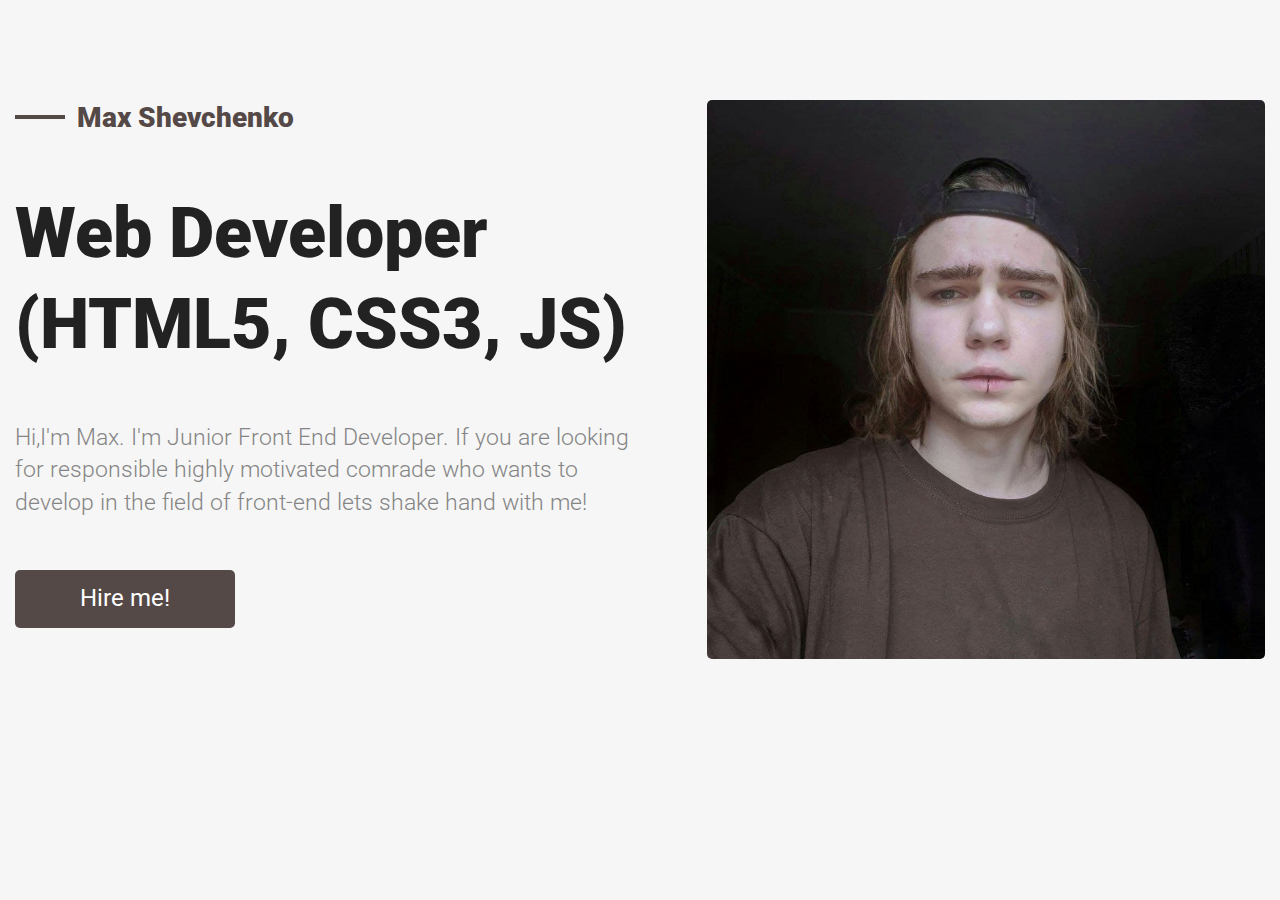
==== index.html @ 332d5854 "demo" ====
<!DOCTYPE html>
<html lang="en">
	<head>
		<meta charset="UTF-8" />
		<meta http-equiv="X-UA-Compatible" content="IE=edge" />
		<meta name="viewport" content="width=device-width, initial-scale=1.0" />
		<title>Hire me!</title>
	</head>
	<body>
		<section class="main">
			<div class="container">
				<div class="main__info">
					<span class="main__name">Max Shevchenko</span>
					<h1>Web Developer (HTML5, CSS3, JS)</h1>
					<span class="main__subtitle">Hi,I'm Max. I'm Junior Front End Developer. If you are looking for responsible highly motivated comrade who wants to develop in the field of front-end lets shake hand with me!</span>
					<button>Hire me!</button>
				</div>
				<div class="main__photo">
					<img src="images/content/me.jpg" />
				</div>
			</div>
		</section>
	</body>

	<link href="css/slick-theme.min.css" rel="stylesheet" />
	<link href="css/slick.css" rel="stylesheet" />
	<link href="css/animate.min.css" rel="stylesheet" />
	<link href="css/style.css" rel="stylesheet" />

	<script src="js/jquery.min.js"></script>
	<script src="js/slick.min.js"></script>
	<script src="js/jquery.maskedinput.min.js"></script>
	<script src="js/jquery.validate.min.js"></script>
	<script src="js/jquery.viewportchecker.js"></script>
	<script src="js/popup.js"></script>
	<script src="js/main.js"></script>
</html>
---- css/style.css ----
/*! normalize.css v8.0.1 | MIT License | github.com/necolas/normalize.css */
/* Document
   ========================================================================== */
/**
 * 1. Correct the line height in all browsers.
 * 2. Prevent adjustments of font size after orientation changes in iOS.
 */
@import url("https://fonts.googleapis.com/css2?family=Roboto:wght@400;500;700;900&display=swap");
html {
  line-height: 1.15;
  /* 1 */
  -webkit-text-size-adjust: 100%;
  /* 2 */
}

/* Sections
   ========================================================================== */
/**
 * Remove the margin in all browsers.
 */
body {
  margin: 0;
}

/**
 * Render the `main` element consistently in IE.
 */
main {
  display: block;
}

/**
 * Correct the font size and margin on `h1` elements within `section` and
 * `article` contexts in Chrome, Firefox, and Safari.
 */
h1 {
  font-size: 2em;
  margin: 0.67em 0;
}

/* Grouping content
   ========================================================================== */
/**
 * 1. Add the correct box sizing in Firefox.
 * 2. Show the overflow in Edge and IE.
 */
hr {
  -webkit-box-sizing: content-box;
          box-sizing: content-box;
  /* 1 */
  height: 0;
  /* 1 */
  overflow: visible;
  /* 2 */
}

/**
 * 1. Correct the inheritance and scaling of font size in all browsers.
 * 2. Correct the odd `em` font sizing in all browsers.
 */
pre {
  font-family: monospace, monospace;
  /* 1 */
  font-size: 1em;
  /* 2 */
}

/* Text-level semantics
   ========================================================================== */
/**
 * Remove the gray background on active links in IE 10.
 */
a {
  background-color: transparent;
}

/**
 * 1. Remove the bottom border in Chrome 57-
 * 2. Add the correct text decoration in Chrome, Edge, IE, Opera, and Safari.
 */
abbr[title] {
  border-bottom: none;
  /* 1 */
  text-decoration: underline;
  /* 2 */
  -webkit-text-decoration: underline dotted;
          text-decoration: underline dotted;
  /* 2 */
}

/**
 * Add the correct font weight in Chrome, Edge, and Safari.
 */
b,
strong {
  font-weight: bolder;
}

/**
 * 1. Correct the inheritance and scaling of font size in all browsers.
 * 2. Correct the odd `em` font sizing in all browsers.
 */
code,
kbd,
samp {
  font-family: monospace, monospace;
  /* 1 */
  font-size: 1em;
  /* 2 */
}

/**
 * Add the correct font size in all browsers.
 */
small {
  font-size: 80%;
}

/**
 * Prevent `sub` and `sup` elements from affecting the line height in
 * all browsers.
 */
sub,
sup {
  font-size: 75%;
  line-height: 0;
  position: relative;
  vertical-align: baseline;
}

sub {
  bottom: -0.25em;
}

sup {
  top: -0.5em;
}

/* Embedded content
   ========================================================================== */
/**
 * Remove the border on images inside links in IE 10.
 */
img {
  border-style: none;
}

/* Forms
   ========================================================================== */
/**
 * 1. Change the font styles in all browsers.
 * 2. Remove the margin in Firefox and Safari.
 */
button,
input,
optgroup,
select,
textarea {
  font-family: inherit;
  /* 1 */
  font-size: 100%;
  /* 1 */
  line-height: 1.15;
  /* 1 */
  margin: 0;
  /* 2 */
}

/**
 * Show the overflow in IE.
 * 1. Show the overflow in Edge.
 */
button,
input {
  /* 1 */
  overflow: visible;
}

/**
 * Remove the inheritance of text transform in Edge, Firefox, and IE.
 * 1. Remove the inheritance of text transform in Firefox.
 */
button,
select {
  /* 1 */
  text-transform: none;
}

/**
 * Correct the inability to style clickable types in iOS and Safari.
 */
button,
[type="button"],
[type="reset"],
[type="submit"] {
  -webkit-appearance: button;
}

/**
 * Remove the inner border and padding in Firefox.
 */
button::-moz-focus-inner,
[type="button"]::-moz-focus-inner,
[type="reset"]::-moz-focus-inner,
[type="submit"]::-moz-focus-inner {
  border-style: none;
  padding: 0;
}

/**
 * Restore the focus styles unset by the previous rule.
 */
button:-moz-focusring,
[type="button"]:-moz-focusring,
[type="reset"]:-moz-focusring,
[type="submit"]:-moz-focusring {
  outline: 1px dotted ButtonText;
}

/**
 * Correct the padding in Firefox.
 */
fieldset {
  padding: 0.35em 0.75em 0.625em;
}

/**
 * 1. Correct the text wrapping in Edge and IE.
 * 2. Correct the color inheritance from `fieldset` elements in IE.
 * 3. Remove the padding so developers are not caught out when they zero out
 *    `fieldset` elements in all browsers.
 */
legend {
  -webkit-box-sizing: border-box;
          box-sizing: border-box;
  /* 1 */
  color: inherit;
  /* 2 */
  display: table;
  /* 1 */
  max-width: 100%;
  /* 1 */
  padding: 0;
  /* 3 */
  white-space: normal;
  /* 1 */
}

/**
 * Add the correct vertical alignment in Chrome, Firefox, and Opera.
 */
progress {
  vertical-align: baseline;
}

/**
 * Remove the default vertical scrollbar in IE 10+.
 */
textarea {
  overflow: auto;
}

/**
 * 1. Add the correct box sizing in IE 10.
 * 2. Remove the padding in IE 10.
 */
[type="checkbox"],
[type="radio"] {
  -webkit-box-sizing: border-box;
          box-sizing: border-box;
  /* 1 */
  padding: 0;
  /* 2 */
}

/**
 * Correct the cursor style of increment and decrement buttons in Chrome.
 */
[type="number"]::-webkit-inner-spin-button,
[type="number"]::-webkit-outer-spin-button {
  height: auto;
}

/**
 * 1. Correct the odd appearance in Chrome and Safari.
 * 2. Correct the outline style in Safari.
 */
[type="search"] {
  -webkit-appearance: textfield;
  /* 1 */
  outline-offset: -2px;
  /* 2 */
}

/**
 * Remove the inner padding in Chrome and Safari on macOS.
 */
[type="search"]::-webkit-search-decoration {
  -webkit-appearance: none;
}

/**
 * 1. Correct the inability to style clickable types in iOS and Safari.
 * 2. Change font properties to `inherit` in Safari.
 */
::-webkit-file-upload-button {
  -webkit-appearance: button;
  /* 1 */
  font: inherit;
  /* 2 */
}

/* Interactive
   ========================================================================== */
/*
 * Add the correct display in Edge, IE 10+, and Firefox.
 */
details {
  display: block;
}

/*
 * Add the correct display in all browsers.
 */
summary {
  display: list-item;
}

/* Misc
   ========================================================================== */
/**
 * Add the correct display in IE 10+.
 */
template {
  display: none;
}

/**
 * Add the correct display in IE 10.
 */
[hidden] {
  display: none;
}

/****** Elad Shechter's RESET *******/
/*** box sizing border-box for all elements ***/
*,
*::before,
*::after {
  -webkit-box-sizing: border-box;
          box-sizing: border-box;
}

a {
  text-decoration: none;
  color: inherit;
  cursor: pointer;
}

button {
  background-color: transparent;
  color: inherit;
  border-width: 0;
  padding: 0;
  cursor: pointer;
}

figure {
  margin: 0;
}

input::-moz-focus-inner {
  border: 0;
  padding: 0;
  margin: 0;
}

ul,
ol,
dd {
  margin: 0;
  padding: 0;
  list-style: none;
}

h1,
h2,
h3,
h4,
h5,
h6 {
  margin: 0;
  font-size: inherit;
  font-weight: inherit;
}

p {
  margin: 0;
}

cite {
  font-style: normal;
}

fieldset {
  border-width: 0;
  padding: 0;
  margin: 0;
}

html,
body {
  min-height: 100%;
  height: 100%;
}

html {
  font-size: 1px;
  /*for using REM units*/
}

body {
  font-family: -apple-system, BlinkMacSystemFont, 'Segoe UI', 'Roboto', 'Oxygen', 'Ubuntu', 'Fira Sans', 'Droid Sans', 'Helvetica Neue', sans-serif;
  font-size: 16rem;
  font-weight: 400;
  line-height: 1.3;
  color: #222;
}

.absoluteCenter {
  position: absolute;
  top: 50%;
  left: 50%;
  -webkit-transform: translate(-50%, -50%);
          transform: translate(-50%, -50%);
}

.inner {
  max-width: 1210px;
  margin: 0 auto;
  padding: 0 15px;
}

.hidden {
  opacity: 0;
}

.visible {
  opacity: 1;
}

.overflowed {
  overflow: hidden;
  padding-right: 17px !important;
  touch-action: none;
  -ms-touch-action: none;
  -webkit-overflow-scrolling: touch;
}

@media (max-width: 1024px) {
  .overflowed {
    padding-right: 0 !important;
  }
}

.header {
  background-color: yellow;
  padding: 15px 0;
  height: 150px;
}

.header .logo {
  display: block;
  max-width: 320px;
}

body {
  font-family: "Roboto", sans-serif;
  background-color: #f6f6f6;
}

.container {
  max-width: 1470px;
  width: 100%;
  margin: 0 auto;
  padding: 0 15px;
}

.main {
  padding: 100px 0;
  -webkit-box-pack: justify;
      -ms-flex-pack: justify;
          justify-content: space-between;
}

.main .container {
  display: -webkit-box;
  display: -ms-flexbox;
  display: flex;
  -webkit-box-pack: justify;
      -ms-flex-pack: justify;
          justify-content: space-between;
}

.main .container .main__info {
  max-width: 50%;
  display: -webkit-box;
  display: -ms-flexbox;
  display: flex;
  -webkit-box-orient: vertical;
  -webkit-box-direction: normal;
      -ms-flex-direction: column;
          flex-direction: column;
  grid-gap: 48px;
}

.main .container .main__info .main__name {
  color: #544947;
  font-weight: 900;
  font-size: 32px;
}

.main .container .main__info .main__name::before {
  content: "";
  display: inline-block;
  width: 50px;
  position: relative;
  bottom: 8px;
  border-bottom: 4px solid #544947;
  margin-right: 12px;
}

.main .container .main__info h1 {
  font-size: 82px;
  font-weight: 900;
  max-width: 717px;
  width: 100%;
}

.main .container .main__info .main__subtitle {
  font-size: 26px;
  color: #858585;
  font-weight: 300;
  line-height: 1.4;
}

.main .container .main__info button {
  padding: 15px;
  background-color: #544947;
  color: #fff;
  border-radius: 5px;
  max-width: 220px;
  font-size: 24px;
  -webkit-transition: background-color 0.3s ease-in-out;
  transition: background-color 0.3s ease-in-out;
  margin: 0;
}

.main .container .main__info button:hover {
  background-color: #7a6a67;
}

.main .container .main__photo {
  max-width: 640px;
}

.main .container .main__photo img {
  width: 100%;
  height: auto;
  border-radius: 5px;
  display: block;
}

@media (max-width: 1470px) {
  .main .container .main__info {
    grid-gap: 4vw;
  }
  .main .container .main__info h1 {
    max-width: 49vw;
    font-size: 5.5vw;
  }
  .main .container .main__info .main__subtitle {
    font-size: 1.8vw;
  }
  .main .container .main__info .main__name {
    font-size: 2.2vw;
  }
  .main .container .main__photo {
    width: 43.6vw;
    max-height: 43.6vw;
    height: 100%;
  }
}

@media (max-width: 992px) {
  .main {
    padding: 15px 0;
    grid-gap: 6vw;
  }
  .main .container {
    -ms-flex-wrap: wrap-reverse;
        flex-wrap: wrap-reverse;
  }
  .main .container .main__info {
    width: 100%;
    max-width: 100%;
  }
  .main .container .main__info h1 {
    font-size: 9vw;
    max-width: 100%;
    text-align: center;
  }
  .main .container .main__info .main__subtitle {
    font-size: 3.5vw;
    text-align: center;
  }
  .main .container .main__info .main__name {
    font-size: 6vw;
    text-align: center;
  }
  .main .container .main__info .main__name::before {
    display: none;
  }
  .main .container .main__info button {
    padding: 2.5vw;
    max-width: 47vw;
    width: 100%;
    font-size: 5vw;
    margin: 0 auto;
  }
  .main .container .main__photo {
    width: 100%;
    max-width: 100%;
    margin-bottom: 7vw;
    max-height: 100%;
  }
}

@media (max-width: 768px) {
  .main .container .main__info h1 {
    font-size: 10vw;
  }
  .main .container .main__info .main__subtitle {
    font-size: 4.5vw;
  }
  .main .container .main__info button {
    padding: 3vw;
    max-width: 50vw;
    width: 100%;
    font-size: 6vw;
    margin: 0 auto;
  }
}

.footer {
  height: 150px;
  background-color: red;
}

button {
  display: -webkit-box;
  display: -ms-flexbox;
  display: flex;
  -webkit-box-align: center;
      -ms-flex-align: center;
          align-items: center;
  -webkit-box-pack: center;
      -ms-flex-pack: center;
          justify-content: center;
  background: #c0c0c0;
  border-radius: 3px;
  margin: 10px;
  padding: 10px;
}

button:focus {
  background: #8f8f8f;
}

*,
*:focus,
*:focus-visible,
button:focus,
button:focus-visible,
.btn:focus,
.btn:focus-visible,
a:focus,
a:focus-visible,
.btn,
a {
  outline: none !important;
  outline: 0 !important;
  outline-width: 0 !important;
  box-shadow: none !important;
  -moz-box-shadow: none !important;
  -webkit-box-shadow: none !important;
  -webkit-tap-highlight-color: transparent !important;
  -webkit-direct-focus: none !important;
  -webkit-focus-ring-color: transparent auto 0px;
  outline-style: none !important;
  outline: -webkit-focus-ring-color auto 0px;
  outline: transparent auto 0px;
}

.btn {
  outline: none !important;
  outline: 0 !important;
  outline-width: 0 !important;
  box-shadow: none !important;
  -moz-box-shadow: none !important;
  -webkit-box-shadow: none !important;
  -webkit-tap-highlight-color: transparent !important;
  -webkit-direct-focus: none !important;
  -webkit-focus-ring-color: transparent auto 0px;
  outline-style: none !important;
  outline: -webkit-focus-ring-color auto 0px;
  outline: transparent auto 0px;
}

a {
  outline: none !important;
  outline: 0 !important;
  outline-width: 0 !important;
  box-shadow: none !important;
  -moz-box-shadow: none !important;
  -webkit-box-shadow: none !important;
  -webkit-tap-highlight-color: transparent !important;
  -webkit-direct-focus: none !important;
  -webkit-focus-ring-color: transparent auto 0px;
  outline-style: none !important;
  outline: -webkit-focus-ring-color auto 0px;
  outline: transparent auto 0px;
}

.popup {
  display: none;
  position: fixed;
  left: 0;
  top: 0;
  width: 100%;
  height: 100%;
  z-index: 9;
  background-color: rgba(0, 0, 0, 0.7);
  overflow: hidden;
}

.popup .popup__inner {
  display: -webkit-box;
  display: -ms-flexbox;
  display: flex;
  -webkit-box-align: center;
      -ms-flex-align: center;
          align-items: center;
  -webkit-box-pack: center;
      -ms-flex-pack: center;
          justify-content: center;
  width: 100%;
  height: 100%;
  padding: 15px;
}

.popup .popup__inner .popup__content {
  background-color: #fff;
  width: 100%;
  max-width: 768px;
  max-height: 100%;
  overflow-y: auto;
  padding: 30px;
  position: relative;
}

.popup .popup__inner .popup__content .popup__close {
  position: absolute;
  right: 10px;
  top: 10px;
  background-color: transparent;
  padding: 0;
  margin: 0;
  border-radius: 0;
}

@media (max-width: 768px) {
  .popup .popup__content {
    max-width: 560px;
  }
}

.form input {
  display: block;
  margin-bottom: 30px;
}

/*==========  Desktop First  ========== */
/* Large Devices, Wide Screens */
@media only screen and (max-width: 1200px) {
  /* */
}

/* Medium Devices, Desktops */
@media only screen and (max-width: 992px) {
  /* */
}

/* Small Devices, Tablets */
@media only screen and (max-width: 768px) {
  /* */
}

/* Extra Small Devices, Phones */
@media only screen and (max-width: 480px) {
  /* */
}

/* Custom, iPhone Retina */
@media only screen and (max-width: 320px) {
  /* */
}
/*# sourceMappingURL=style.css.map */
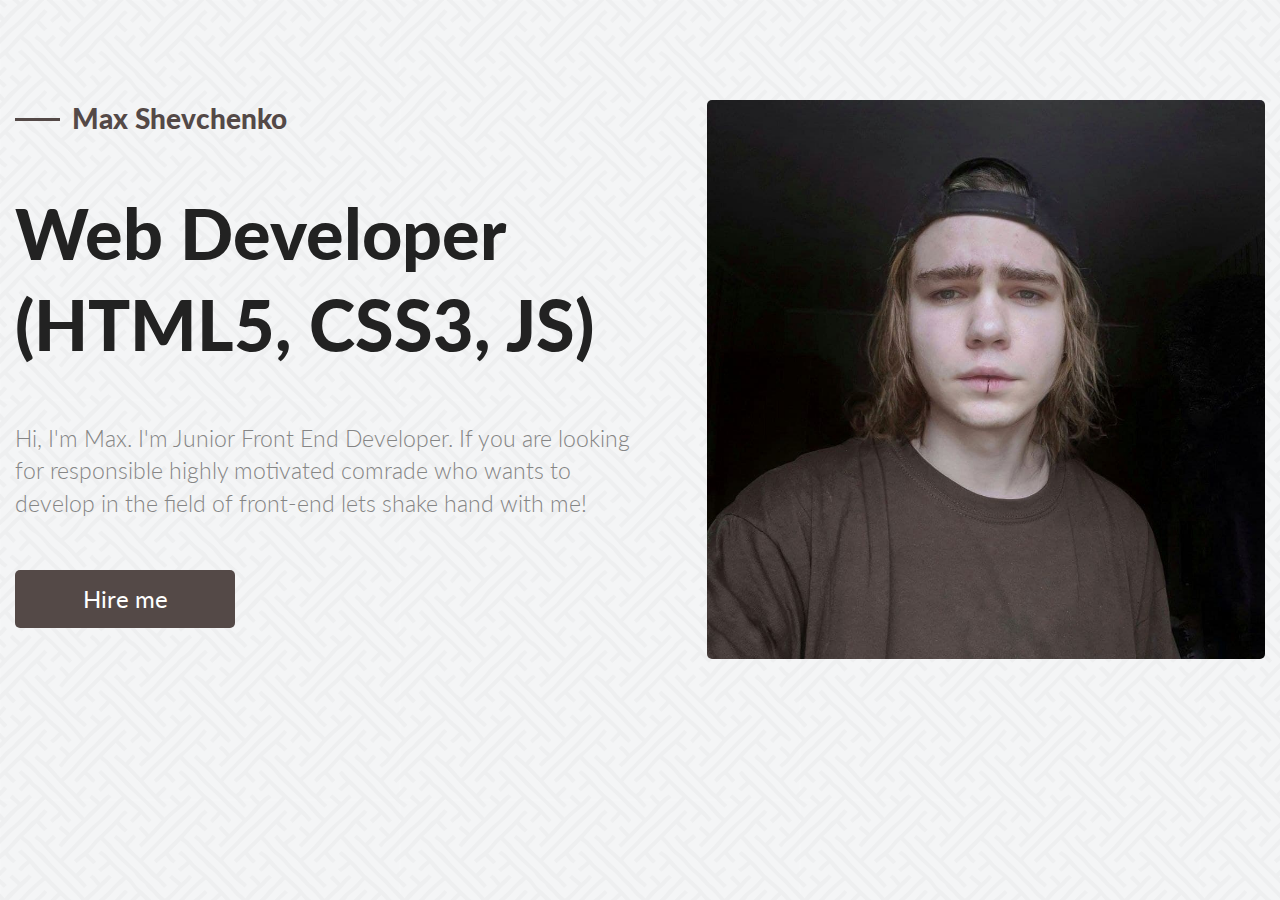
==== commit 76b329c7: "bg" ====
--- a/index.html
+++ b/index.html
@@ -12,8 +12,8 @@
 				<div class="main__info">
 					<span class="main__name">Max Shevchenko</span>
 					<h1>Web Developer (HTML5, CSS3, JS)</h1>
-					<span class="main__subtitle">Hi,I'm Max. I'm Junior Front End Developer. If you are looking for responsible highly motivated comrade who wants to develop in the field of front-end lets shake hand with me!</span>
-					<button>Hire me!</button>
+					<span class="main__subtitle">Hi, I'm Max. I'm Junior Front End Developer. If you are looking for responsible highly motivated comrade who wants to develop in the field of front-end lets shake hand with me!</span>
+					<button>Hire me</button>
 				</div>
 				<div class="main__photo">
 					<img src="images/content/me.jpg" />
--- a/css/style.css
+++ b/css/style.css
@@ -5,7 +5,7 @@
  * 1. Correct the line height in all browsers.
  * 2. Prevent adjustments of font size after orientation changes in iOS.
  */
-@import url("https://fonts.googleapis.com/css2?family=Roboto:wght@400;500;700;900&display=swap");
+@import url("https://fonts.googleapis.com/css2?family=Lato:wght@400;700;900&display=swap");
 html {
   line-height: 1.15;
   /* 1 */
@@ -475,8 +475,9 @@
 }
 
 body {
-  font-family: "Roboto", sans-serif;
+  font-family: "Lato", sans-serif;
   background-color: #f6f6f6;
+  background-image: url(../images/backgrounds/bg.png);
 }
 
 .container {
@@ -585,6 +586,11 @@
   .main .container .main__info .main__name {
     font-size: 2.2vw;
   }
+  .main .container .main__info .main__name::before {
+    bottom: 0.6vw;
+    width: 3.5vw;
+    border-bottom: 0.3vw solid #544947;
+  }
   .main .container .main__photo {
     width: 43.6vw;
     max-height: 43.6vw;
@@ -593,6 +599,15 @@
 }
 
 @media (max-width: 992px) {
+  .main .container .main__info button {
+    padding: 1.7vw;
+    max-width: 23vw;
+    width: 100%;
+    font-size: 2.4vw;
+  }
+}
+
+@media (max-width: 768px) {
   .main {
     padding: 15px 0;
     grid-gap: 6vw;
@@ -636,7 +651,7 @@
   }
 }
 
-@media (max-width: 768px) {
+@media (max-width: 576px) {
   .main .container .main__info h1 {
     font-size: 10vw;
   }
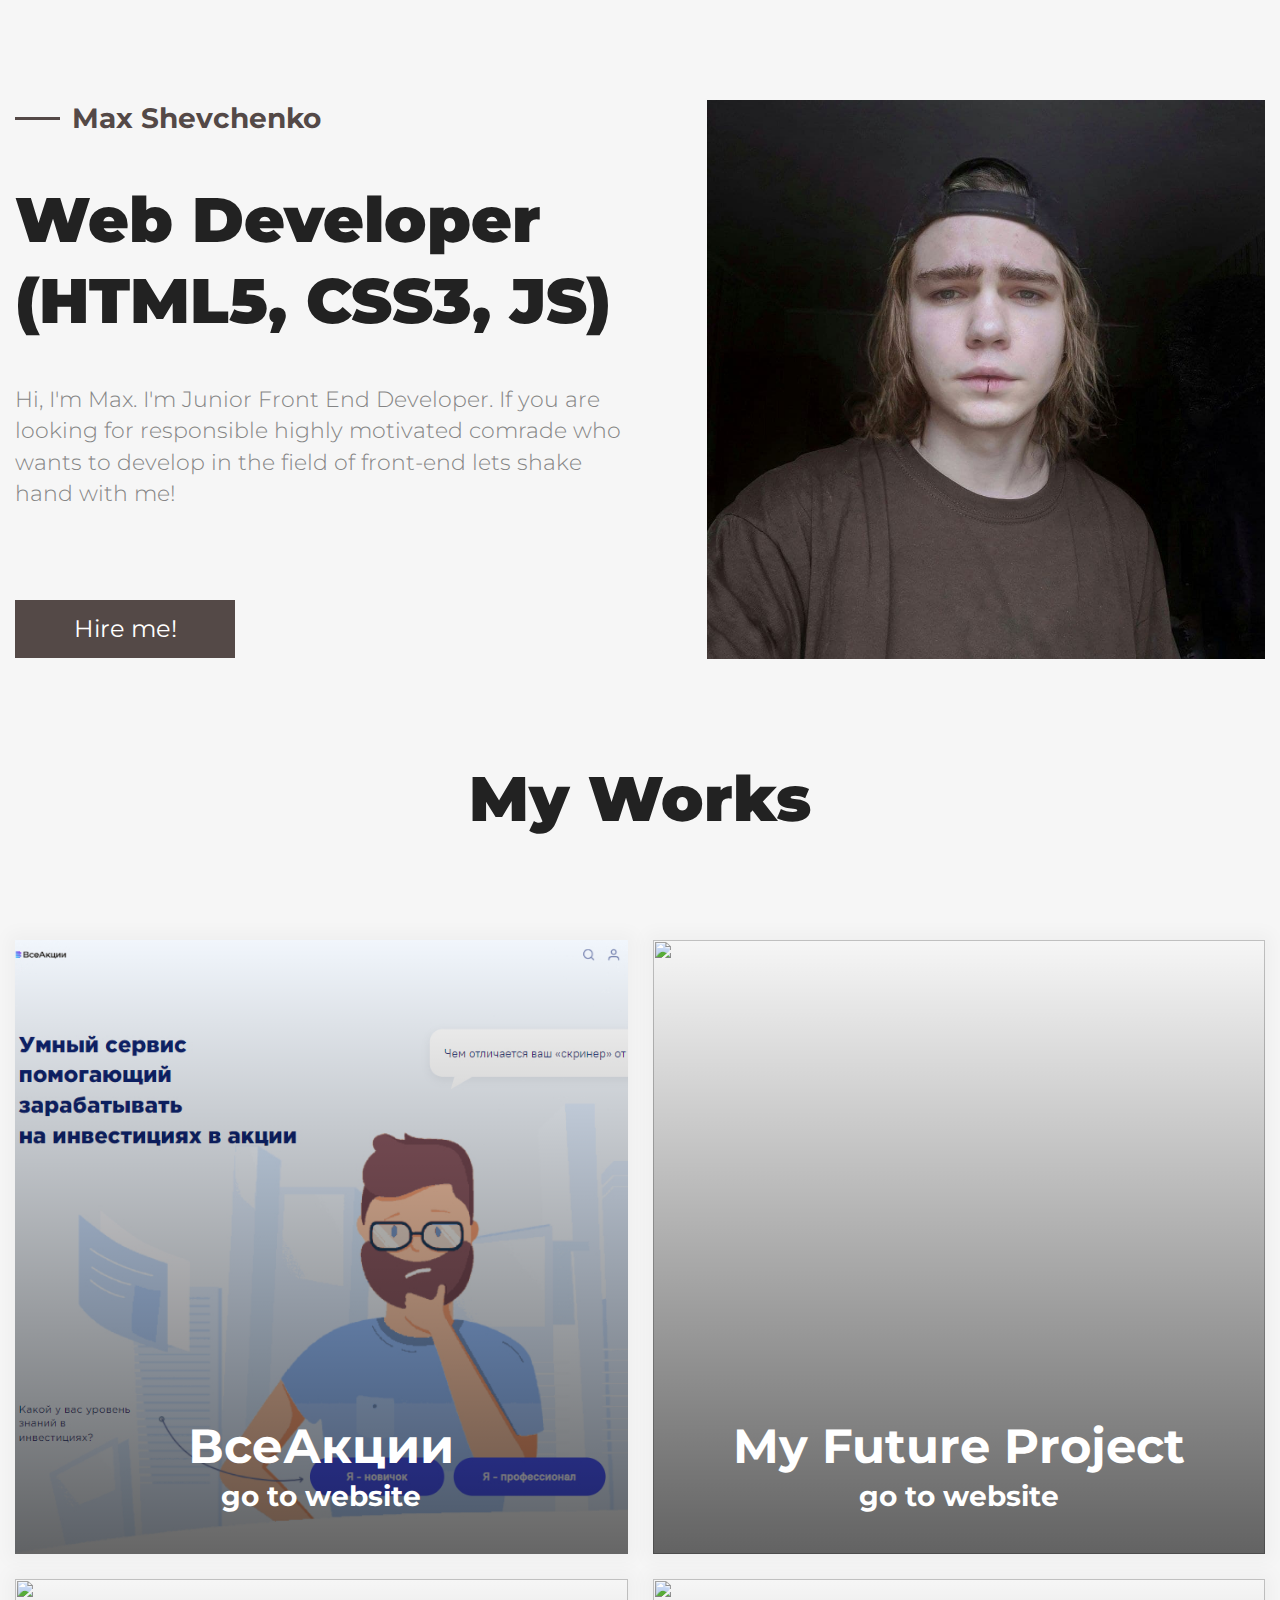
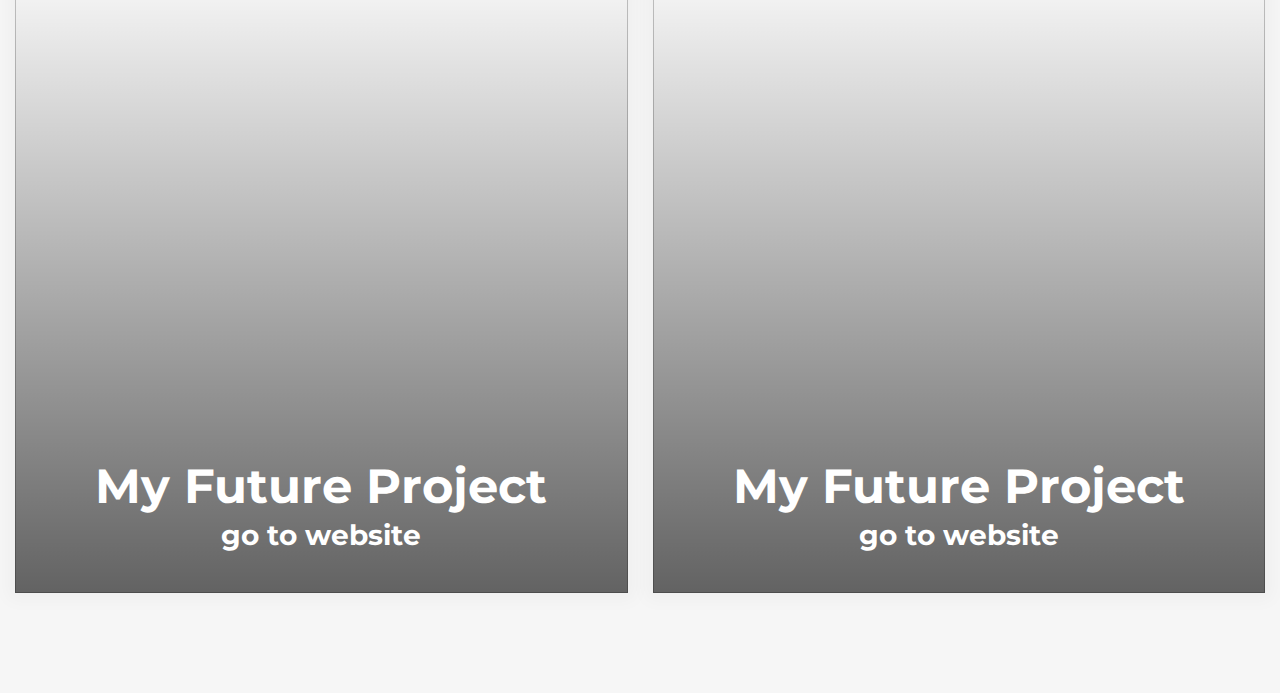
==== commit 33aefaf0: "added my works" ====
--- a/index.html
+++ b/index.html
@@ -13,10 +13,53 @@
 					<span class="main__name">Max Shevchenko</span>
 					<h1>Web Developer (HTML5, CSS3, JS)</h1>
 					<span class="main__subtitle">Hi, I'm Max. I'm Junior Front End Developer. If you are looking for responsible highly motivated comrade who wants to develop in the field of front-end lets shake hand with me!</span>
-					<button>Hire me</button>
+					<button>Hire me!</button>
 				</div>
 				<div class="main__photo">
 					<img src="images/content/me.jpg" />
+				</div>
+			</div>
+		</section>
+		<section class="works">
+			<div class="container">
+				<h2>My Works</h2>
+				<div class="works__wrapper">
+					<a class="works__item">
+						<div class="img-wrapper">
+							<img src="images/content/site1.jpg" />
+						</div>
+						<div class="item__info">
+							<h3>ВсеАкции</h3>
+							<span class="info__subtitle">go to website</span>
+						</div>
+					</a>
+					<a class="works__item">
+						<div class="img-wrapper">
+							<img src="" />
+						</div>
+						<div class="item__info">
+							<h3>My Future Project</h3>
+							<span class="info__subtitle">go to website</span>
+						</div>
+					</a>
+					<a class="works__item">
+						<div class="img-wrapper">
+							<img src="" />
+						</div>
+						<div class="item__info">
+							<h3>My Future Project</h3>
+							<span class="info__subtitle">go to website</span>
+						</div>
+					</a>
+					<a class="works__item">
+						<div class="img-wrapper">
+							<img src="" />
+						</div>
+						<div class="item__info">
+							<h3>My Future Project</h3>
+							<span class="info__subtitle">go to website</span>
+						</div>
+					</a>
 				</div>
 			</div>
 		</section>
--- a/css/style.css
+++ b/css/style.css
@@ -5,7 +5,7 @@
  * 1. Correct the line height in all browsers.
  * 2. Prevent adjustments of font size after orientation changes in iOS.
  */
-@import url("https://fonts.googleapis.com/css2?family=Lato:wght@400;700;900&display=swap");
+@import url("https://fonts.googleapis.com/css2?family=Montserrat:wght@400;500;600;700;800;900&display=swap");
 html {
   line-height: 1.15;
   /* 1 */
@@ -475,9 +475,8 @@
 }
 
 body {
-  font-family: "Lato", sans-serif;
+  font-family: "Montserrat", sans-serif;
   background-color: #f6f6f6;
-  background-image: url(../images/backgrounds/bg.png);
 }
 
 .container {
@@ -517,7 +516,7 @@
 
 .main .container .main__info .main__name {
   color: #544947;
-  font-weight: 900;
+  font-weight: 700;
   font-size: 32px;
 }
 
@@ -532,7 +531,7 @@
 }
 
 .main .container .main__info h1 {
-  font-size: 82px;
+  font-size: 70px;
   font-weight: 900;
   max-width: 717px;
   width: 100%;
@@ -549,12 +548,11 @@
   padding: 15px;
   background-color: #544947;
   color: #fff;
-  border-radius: 5px;
   max-width: 220px;
   font-size: 24px;
   -webkit-transition: background-color 0.3s ease-in-out;
   transition: background-color 0.3s ease-in-out;
-  margin: 0;
+  margin: auto 0 0 0;
 }
 
 .main .container .main__info button:hover {
@@ -568,20 +566,19 @@
 .main .container .main__photo img {
   width: 100%;
   height: auto;
-  border-radius: 5px;
   display: block;
 }
 
 @media (max-width: 1470px) {
   .main .container .main__info {
-    grid-gap: 4vw;
+    grid-gap: 3.3vw;
   }
   .main .container .main__info h1 {
     max-width: 49vw;
-    font-size: 5.5vw;
+    font-size: 4.9vw;
   }
   .main .container .main__info .main__subtitle {
-    font-size: 1.8vw;
+    font-size: 1.75vw;
   }
   .main .container .main__info .main__name {
     font-size: 2.2vw;
@@ -598,7 +595,16 @@
   }
 }
 
+@media (max-width: 1200px) {
+  .main {
+    padding: 60px 0;
+  }
+}
+
 @media (max-width: 992px) {
+  .main {
+    padding: 40px 0;
+  }
   .main .container .main__info button {
     padding: 1.7vw;
     max-width: 23vw;
@@ -619,9 +625,10 @@
   .main .container .main__info {
     width: 100%;
     max-width: 100%;
+    grid-gap: 7.3vw;
   }
   .main .container .main__info h1 {
-    font-size: 9vw;
+    font-size: 9.5vw;
     max-width: 100%;
     text-align: center;
   }
@@ -653,7 +660,7 @@
 
 @media (max-width: 576px) {
   .main .container .main__info h1 {
-    font-size: 10vw;
+    font-size: 9.5vw;
   }
   .main .container .main__info .main__subtitle {
     font-size: 4.5vw;
@@ -667,84 +674,149 @@
   }
 }
 
+.works {
+  padding-bottom: 100px;
+}
+
+.works .container h2 {
+  font-size: 70px;
+  font-weight: 900;
+  max-width: 100%;
+  width: 100%;
+  text-align: center;
+  margin-bottom: 100px;
+}
+
+.works .container .works__wrapper {
+  display: -ms-grid;
+  display: grid;
+  -ms-grid-columns: (1fr)[2];
+      grid-template-columns: repeat(2, 1fr);
+  grid-gap: 25px;
+}
+
+.works .container .works__wrapper .works__item {
+  position: relative;
+}
+
+.works .container .works__wrapper .works__item .img-wrapper {
+  height: 715px;
+}
+
+.works .container .works__wrapper .works__item .img-wrapper img {
+  height: 100%;
+  width: 100%;
+  display: block;
+  -webkit-box-shadow: 0px 0px 17px 7px rgba(0, 0, 0, 0.03);
+          box-shadow: 0px 0px 17px 7px rgba(0, 0, 0, 0.03);
+  position: relative;
+  -o-object-fit: cover;
+     object-fit: cover;
+}
+
+.works .container .works__wrapper .works__item .img-wrapper::after {
+  content: "";
+  position: absolute;
+  bottom: 0;
+  left: 0;
+  width: 100%;
+  height: 100%;
+  -webkit-transition: opacity 0.25s ease;
+  transition: opacity 0.25s ease;
+  z-index: 1;
+  background: -webkit-gradient(linear, left top, left bottom, from(transparent), to(#000));
+  background: linear-gradient(180deg, transparent, #000);
+  opacity: 0.6;
+}
+
+.works .container .works__wrapper .works__item .item__info {
+  position: absolute;
+  bottom: 40px;
+  left: 50%;
+  -webkit-transform: translateX(-50%);
+          transform: translateX(-50%);
+  color: #fff;
+  z-index: 10;
+  width: 100%;
+}
+
+.works .container .works__wrapper .works__item .item__info h3 {
+  font-size: 48px;
+  font-weight: 700;
+  text-align: center;
+}
+
+.works .container .works__wrapper .works__item .item__info .info__subtitle {
+  font-size: 28px;
+  font-weight: 700;
+  display: inline-block;
+  width: 100%;
+  text-align: center;
+}
+
+@media (max-width: 1470px) {
+  .works .container h2 {
+    font-size: 4.9vw;
+  }
+  .works .container .works__wrapper .works__item .img-wrapper {
+    height: 48vw;
+  }
+}
+
+@media (max-width: 1200px) {
+  .works {
+    padding-bottom: 60px;
+  }
+  .works .container h2 {
+    margin-bottom: 60px;
+  }
+  .works .container .works__wrapper .works__item .item__info h3 {
+    font-size: 4vw;
+  }
+  .works .container .works__wrapper .works__item .item__info .info__subtitle {
+    font-size: 2vw;
+  }
+}
+
+@media (max-width: 992px) {
+  .works {
+    padding-bottom: 40px;
+  }
+  .works .container h2 {
+    margin-bottom: 40px;
+  }
+}
+
+@media (max-width: 768px) {
+  .works {
+    padding-bottom: 15px;
+  }
+  .works .container h2 {
+    margin-bottom: 40px;
+    margin-top: 10vw;
+    font-size: 9.5vw;
+  }
+  .works .container .works__wrapper {
+    -ms-grid-columns: (1fr)[1];
+        grid-template-columns: repeat(1, 1fr);
+  }
+  .works .container .works__wrapper .works__item .img-wrapper {
+    height: 94vw;
+  }
+  .works .container .works__wrapper .works__item .item__info {
+    bottom: 9vw;
+  }
+  .works .container .works__wrapper .works__item .item__info h3 {
+    font-size: 8vw;
+  }
+  .works .container .works__wrapper .works__item .item__info .info__subtitle {
+    font-size: 4vw;
+  }
+}
+
 .footer {
   height: 150px;
   background-color: red;
-}
-
-button {
-  display: -webkit-box;
-  display: -ms-flexbox;
-  display: flex;
-  -webkit-box-align: center;
-      -ms-flex-align: center;
-          align-items: center;
-  -webkit-box-pack: center;
-      -ms-flex-pack: center;
-          justify-content: center;
-  background: #c0c0c0;
-  border-radius: 3px;
-  margin: 10px;
-  padding: 10px;
-}
-
-button:focus {
-  background: #8f8f8f;
-}
-
-*,
-*:focus,
-*:focus-visible,
-button:focus,
-button:focus-visible,
-.btn:focus,
-.btn:focus-visible,
-a:focus,
-a:focus-visible,
-.btn,
-a {
-  outline: none !important;
-  outline: 0 !important;
-  outline-width: 0 !important;
-  box-shadow: none !important;
-  -moz-box-shadow: none !important;
-  -webkit-box-shadow: none !important;
-  -webkit-tap-highlight-color: transparent !important;
-  -webkit-direct-focus: none !important;
-  -webkit-focus-ring-color: transparent auto 0px;
-  outline-style: none !important;
-  outline: -webkit-focus-ring-color auto 0px;
-  outline: transparent auto 0px;
-}
-
-.btn {
-  outline: none !important;
-  outline: 0 !important;
-  outline-width: 0 !important;
-  box-shadow: none !important;
-  -moz-box-shadow: none !important;
-  -webkit-box-shadow: none !important;
-  -webkit-tap-highlight-color: transparent !important;
-  -webkit-direct-focus: none !important;
-  -webkit-focus-ring-color: transparent auto 0px;
-  outline-style: none !important;
-  outline: -webkit-focus-ring-color auto 0px;
-  outline: transparent auto 0px;
-}
-
-a {
-  outline: none !important;
-  outline: 0 !important;
-  outline-width: 0 !important;
-  box-shadow: none !important;
-  -moz-box-shadow: none !important;
-  -webkit-box-shadow: none !important;
-  -webkit-tap-highlight-color: transparent !important;
-  -webkit-direct-focus: none !important;
-  -webkit-focus-ring-color: transparent auto 0px;
-  outline-style: none !important;
-  outline: -webkit-focus-ring-color auto 0px;
-  outline: transparent auto 0px;
 }
 
 .popup {
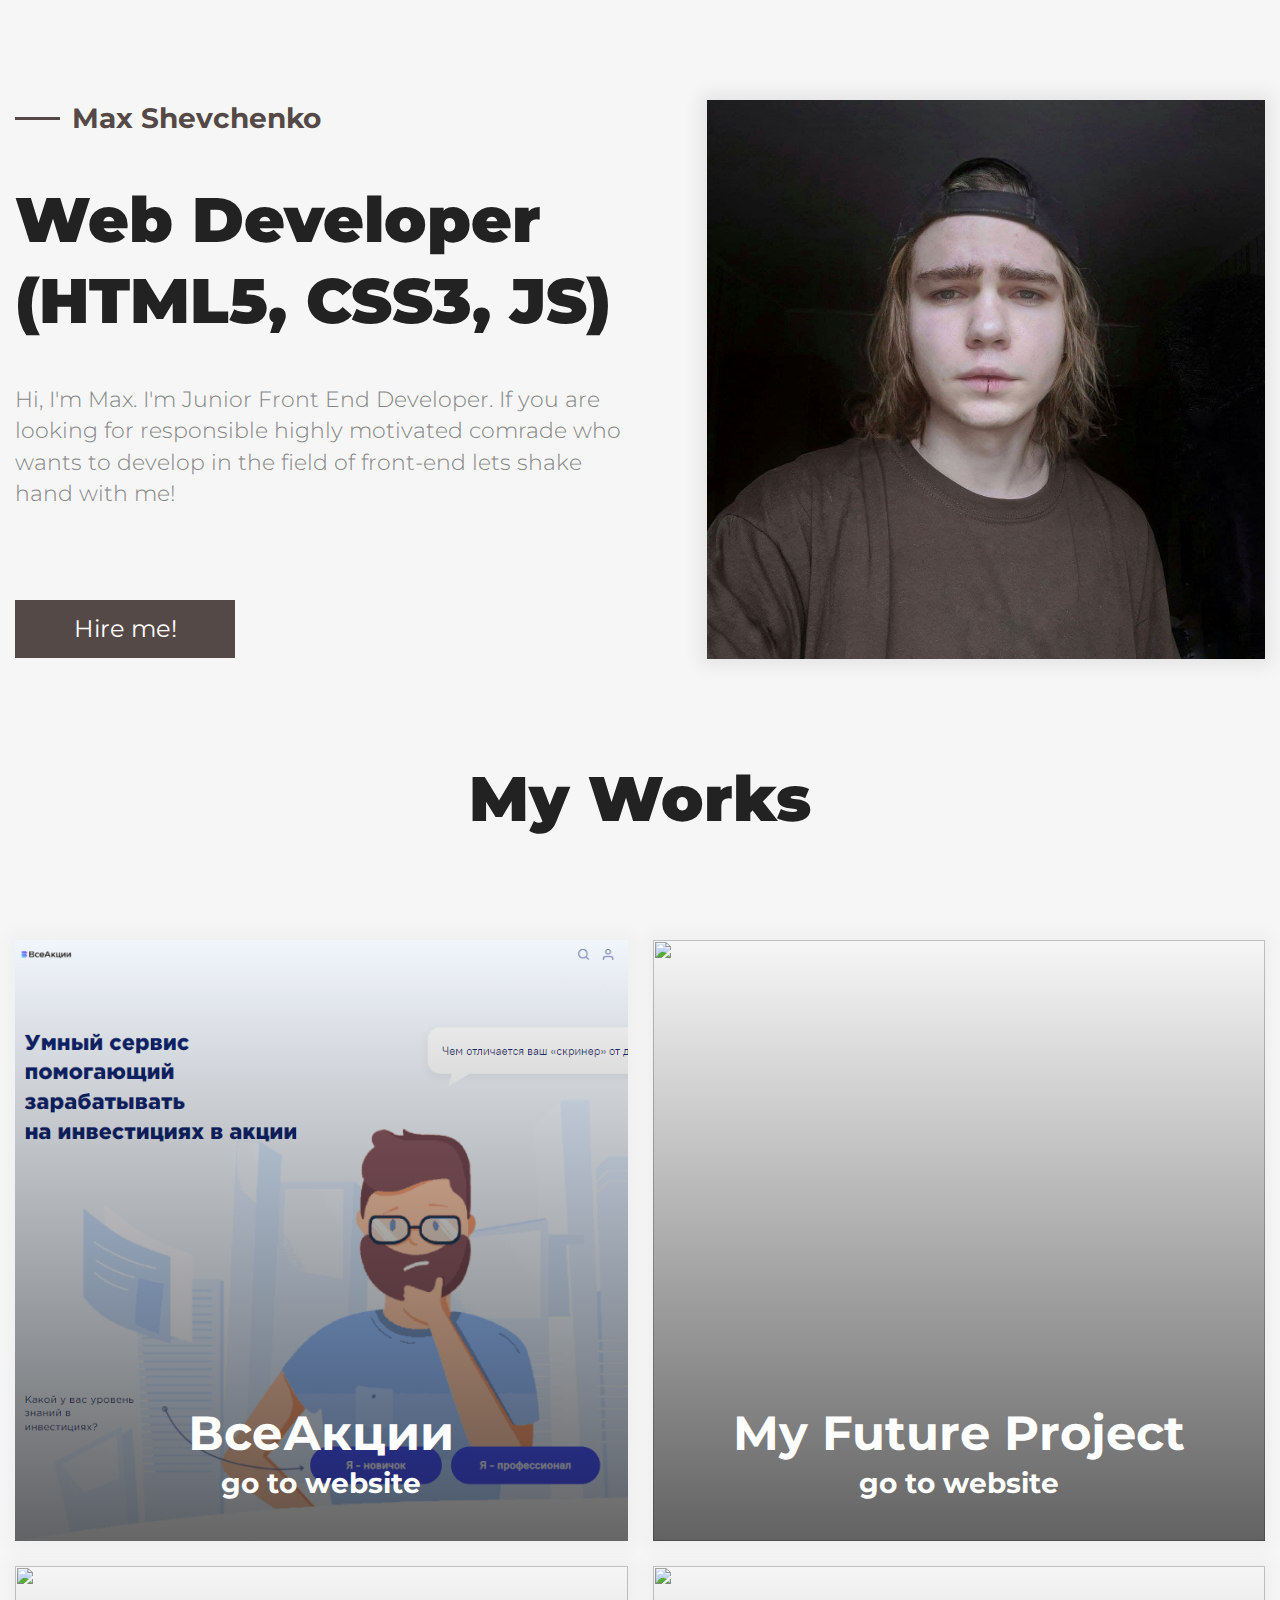
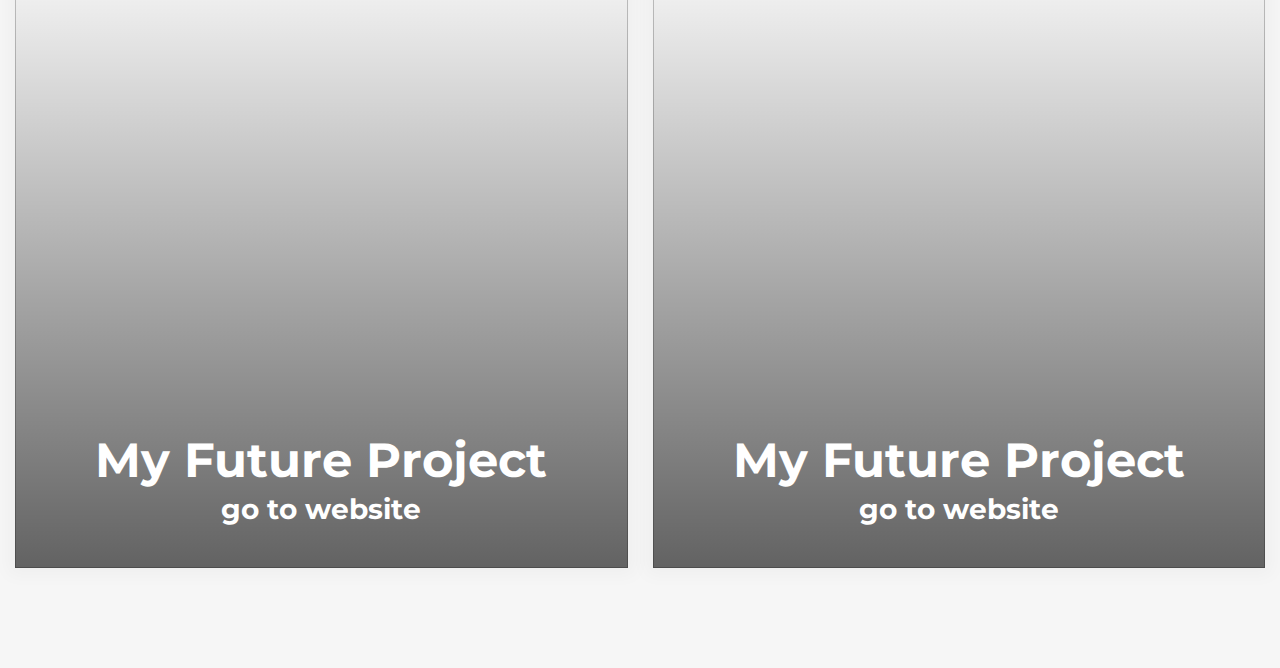
==== commit d6eacd79: "modal" ====
--- a/index.html
+++ b/index.html
@@ -63,6 +63,17 @@
 				</div>
 			</div>
 		</section>
+		<div class="my-popup">
+			<div class="my-popup__inner">
+				<span class="close">✕</span>
+				<h3>Contacts</h3>
+				<div class="contacts">
+					<a class="telegram" href="https://t.me/maksyutkaaa" target="_blank">telegram</a>
+					<a class="num" href="tel:+380506895038">+380 (50) 689-50-38</a>
+					<a class="mail" href="mailto:maksyutka4579@gmail.com">maksyutka4579@gmail.com</a>
+				</div>
+			</div>
+		</div>
 	</body>
 
 	<link href="css/slick-theme.min.css" rel="stylesheet" />
@@ -77,4 +88,5 @@
 	<script src="js/jquery.viewportchecker.js"></script>
 	<script src="js/popup.js"></script>
 	<script src="js/main.js"></script>
+	<script src="js/portfolio.js"></script>
 </html>
--- a/css/style.css
+++ b/css/style.css
@@ -567,6 +567,8 @@
   width: 100%;
   height: auto;
   display: block;
+  -webkit-box-shadow: 0px 0px 17px 7px rgba(0, 0, 0, 0.07);
+          box-shadow: 0px 0px 17px 7px rgba(0, 0, 0, 0.07);
 }
 
 @media (max-width: 1470px) {
@@ -700,7 +702,7 @@
 }
 
 .works .container .works__wrapper .works__item .img-wrapper {
-  height: 715px;
+  height: 695px;
 }
 
 .works .container .works__wrapper .works__item .img-wrapper img {
@@ -759,7 +761,7 @@
     font-size: 4.9vw;
   }
   .works .container .works__wrapper .works__item .img-wrapper {
-    height: 48vw;
+    height: 47vw;
   }
 }
 
@@ -799,9 +801,10 @@
   .works .container .works__wrapper {
     -ms-grid-columns: (1fr)[1];
         grid-template-columns: repeat(1, 1fr);
+    grid-gap: 15px;
   }
   .works .container .works__wrapper .works__item .img-wrapper {
-    height: 94vw;
+    height: 93vw;
   }
   .works .container .works__wrapper .works__item .item__info {
     bottom: 9vw;
@@ -812,6 +815,119 @@
   .works .container .works__wrapper .works__item .item__info .info__subtitle {
     font-size: 4vw;
   }
+}
+
+.my-popup {
+  position: fixed;
+  display: none;
+  top: 0;
+  left: 0;
+  width: 100%;
+  height: 100%;
+  background-color: rgba(0, 0, 0, 0.452);
+  display: none;
+  z-index: 1000;
+  padding: 15px;
+}
+
+.my-popup .my-popup__inner {
+  padding: 25px;
+  max-width: 500px;
+  max-height: 235px;
+  width: 100%;
+  height: 100%;
+  display: -webkit-box;
+  display: -ms-flexbox;
+  display: flex;
+  -webkit-box-pack: center;
+      -ms-flex-pack: center;
+          justify-content: center;
+  -webkit-box-align: center;
+      -ms-flex-align: center;
+          align-items: center;
+  background-color: #f6f6f6;
+  margin: auto;
+  position: relative;
+  top: 50%;
+  -webkit-transform: translateY(-50%);
+          transform: translateY(-50%);
+  display: flex;
+  -webkit-box-orient: vertical;
+  -webkit-box-direction: normal;
+      -ms-flex-direction: column;
+          flex-direction: column;
+  -webkit-box-pack: start;
+      -ms-flex-pack: start;
+          justify-content: flex-start;
+}
+
+.my-popup .my-popup__inner h3 {
+  font-size: 32px;
+  font-weight: 700;
+  margin-bottom: 30px;
+}
+
+.my-popup .my-popup__inner .contacts {
+  display: -webkit-box;
+  display: -ms-flexbox;
+  display: flex;
+  -webkit-box-orient: vertical;
+  -webkit-box-direction: normal;
+      -ms-flex-direction: column;
+          flex-direction: column;
+  -webkit-box-align: center;
+      -ms-flex-align: center;
+          align-items: center;
+  grid-gap: 20px;
+  font-weight: 500;
+  font-size: 16px;
+  color: #777777;
+}
+
+.my-popup .my-popup__inner .contacts .telegram {
+  -webkit-transition: color 0.3s ease-in-out;
+  transition: color 0.3s ease-in-out;
+}
+
+.my-popup .my-popup__inner .contacts .telegram:hover {
+  color: #229ed9;
+  cursor: pointer;
+}
+
+.my-popup .my-popup__inner .contacts .mail {
+  -webkit-transition: color 0.3s ease-in-out;
+  transition: color 0.3s ease-in-out;
+}
+
+.my-popup .my-popup__inner .contacts .mail:hover {
+  color: #bb001b;
+  cursor: pointer;
+}
+
+.my-popup .my-popup__inner .contacts .num {
+  -webkit-transition: color 0.3s ease-in-out;
+  transition: color 0.3s ease-in-out;
+}
+
+.my-popup .my-popup__inner .contacts .num:hover {
+  color: #25d366;
+  cursor: pointer;
+}
+
+.my-popup .my-popup__inner .close {
+  position: absolute;
+  top: 7px;
+  right: 13px;
+  font-size: 20px;
+  font-weight: 900;
+  color: #c2c2c2;
+  -webkit-transition: color 0.3s ease-in-out;
+  transition: color 0.3s ease-in-out;
+}
+
+.my-popup .my-popup__inner .close:hover {
+  color: #7a6a67;
+  cursor: pointer;
 }
 
 .footer {
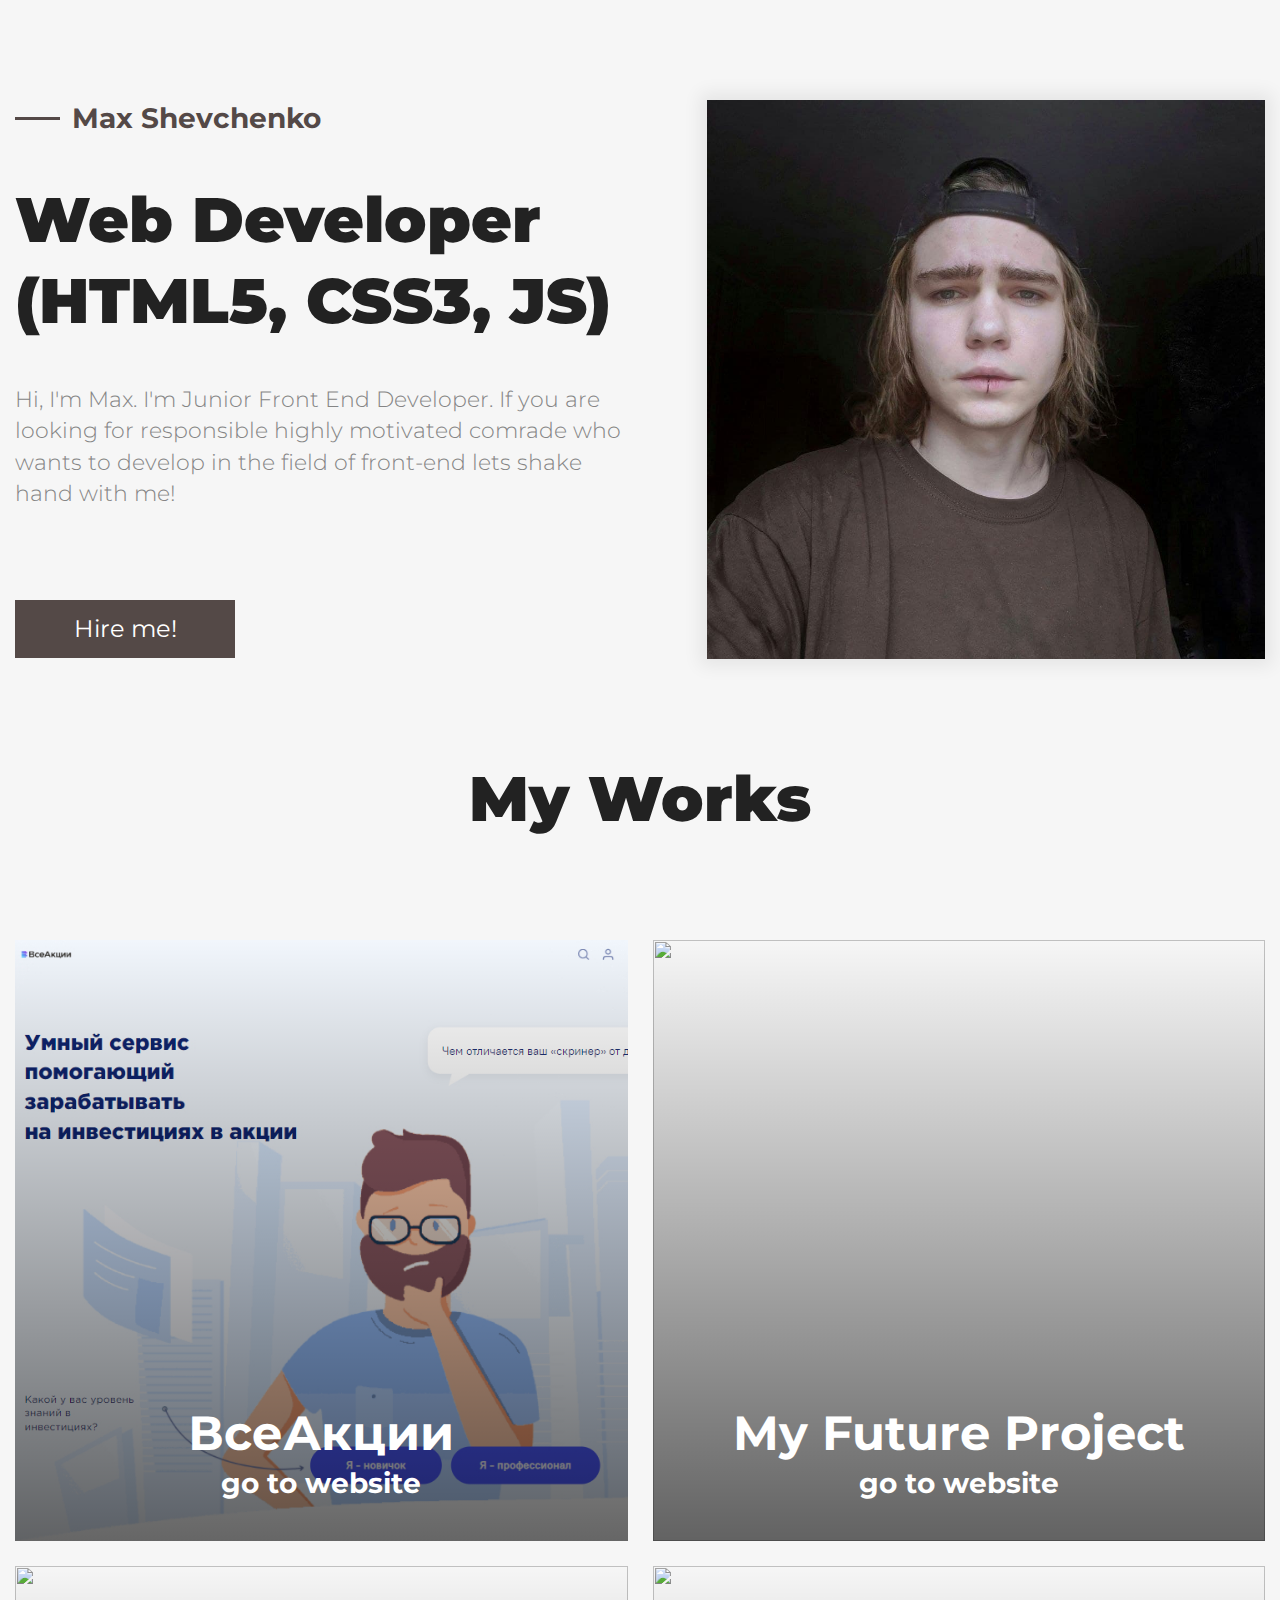
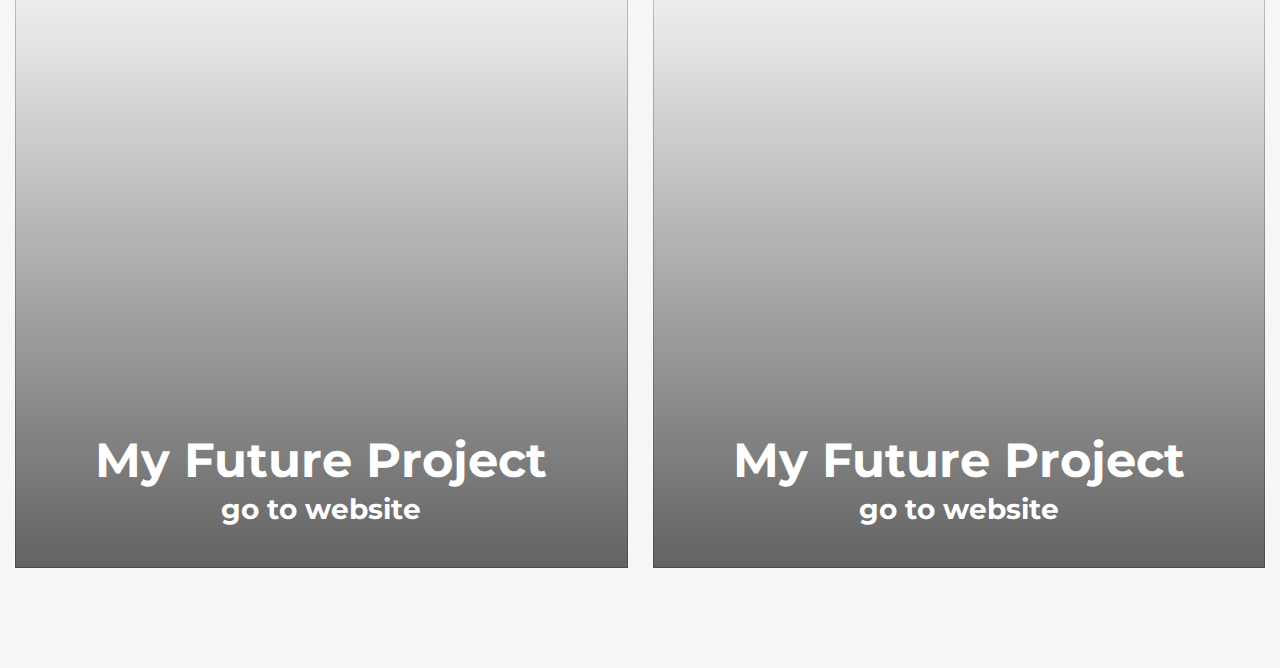
==== commit 7bca9693: "scrollbar" ====
--- a/index.html
+++ b/index.html
@@ -24,7 +24,7 @@
 			<div class="container">
 				<h2>My Works</h2>
 				<div class="works__wrapper">
-					<a class="works__item">
+					<a href="https://vseakcii.ru/" class="works__item" target="_blank">
 						<div class="img-wrapper">
 							<img src="images/content/site1.jpg" />
 						</div>
@@ -33,7 +33,7 @@
 							<span class="info__subtitle">go to website</span>
 						</div>
 					</a>
-					<a class="works__item">
+					<a class="works__item" target="_blank">
 						<div class="img-wrapper">
 							<img src="" />
 						</div>
@@ -42,7 +42,7 @@
 							<span class="info__subtitle">go to website</span>
 						</div>
 					</a>
-					<a class="works__item">
+					<a class="works__item" target="_blank">
 						<div class="img-wrapper">
 							<img src="" />
 						</div>
@@ -51,7 +51,7 @@
 							<span class="info__subtitle">go to website</span>
 						</div>
 					</a>
-					<a class="works__item">
+					<a class="works__item" target="_blank">
 						<div class="img-wrapper">
 							<img src="" />
 						</div>
--- a/css/style.css
+++ b/css/style.css
@@ -451,7 +451,7 @@
 
 .overflowed {
   overflow: hidden;
-  padding-right: 17px !important;
+  padding-right: 2px !important;
   touch-action: none;
   -ms-touch-action: none;
   -webkit-overflow-scrolling: touch;
@@ -474,6 +474,18 @@
   max-width: 320px;
 }
 
+::-webkit-scrollbar {
+  width: 2px;
+}
+
+::-webkit-scrollbar-track {
+  background: transparent;
+}
+
+::-webkit-scrollbar-thumb {
+  background: #544947;
+}
+
 body {
   font-family: "Montserrat", sans-serif;
   background-color: #f6f6f6;
@@ -484,6 +496,10 @@
   width: 100%;
   margin: 0 auto;
   padding: 0 15px;
+}
+
+.overflowed {
+  overflow: hidden;
 }
 
 .main {
@@ -553,6 +569,8 @@
   -webkit-transition: background-color 0.3s ease-in-out;
   transition: background-color 0.3s ease-in-out;
   margin: auto 0 0 0;
+  -webkit-tap-highlight-color: rgba(255, 255, 255, 0);
+  -webkit-tap-highlight-color: transparent;
 }
 
 .main .container .main__info button:hover {
@@ -698,11 +716,27 @@
 }
 
 .works .container .works__wrapper .works__item {
+  -webkit-tap-highlight-color: rgba(255, 255, 255, 0);
+  -webkit-tap-highlight-color: transparent;
   position: relative;
+  overflow: hidden;
+}
+
+.works .container .works__wrapper .works__item:hover .img-wrapper img {
+  height: 102%;
 }
 
 .works .container .works__wrapper .works__item .img-wrapper {
   height: 695px;
+  display: -webkit-box;
+  display: -ms-flexbox;
+  display: flex;
+  -webkit-box-pack: center;
+      -ms-flex-pack: center;
+          justify-content: center;
+  -webkit-box-align: center;
+      -ms-flex-align: center;
+          align-items: center;
 }
 
 .works .container .works__wrapper .works__item .img-wrapper img {
@@ -714,6 +748,8 @@
   position: relative;
   -o-object-fit: cover;
      object-fit: cover;
+  -webkit-transition: all 0.3s ease-in-out;
+  transition: all 0.3s ease-in-out;
 }
 
 .works .container .works__wrapper .works__item .img-wrapper::after {
@@ -731,7 +767,13 @@
   opacity: 0.6;
 }
 
+.works .container .works__wrapper .works__item:hover .item__info {
+  opacity: 0.6;
+}
+
 .works .container .works__wrapper .works__item .item__info {
+  -webkit-transition: opacity 0.3s ease-in-out;
+  transition: opacity 0.3s ease-in-out;
   position: absolute;
   bottom: 40px;
   left: 50%;
